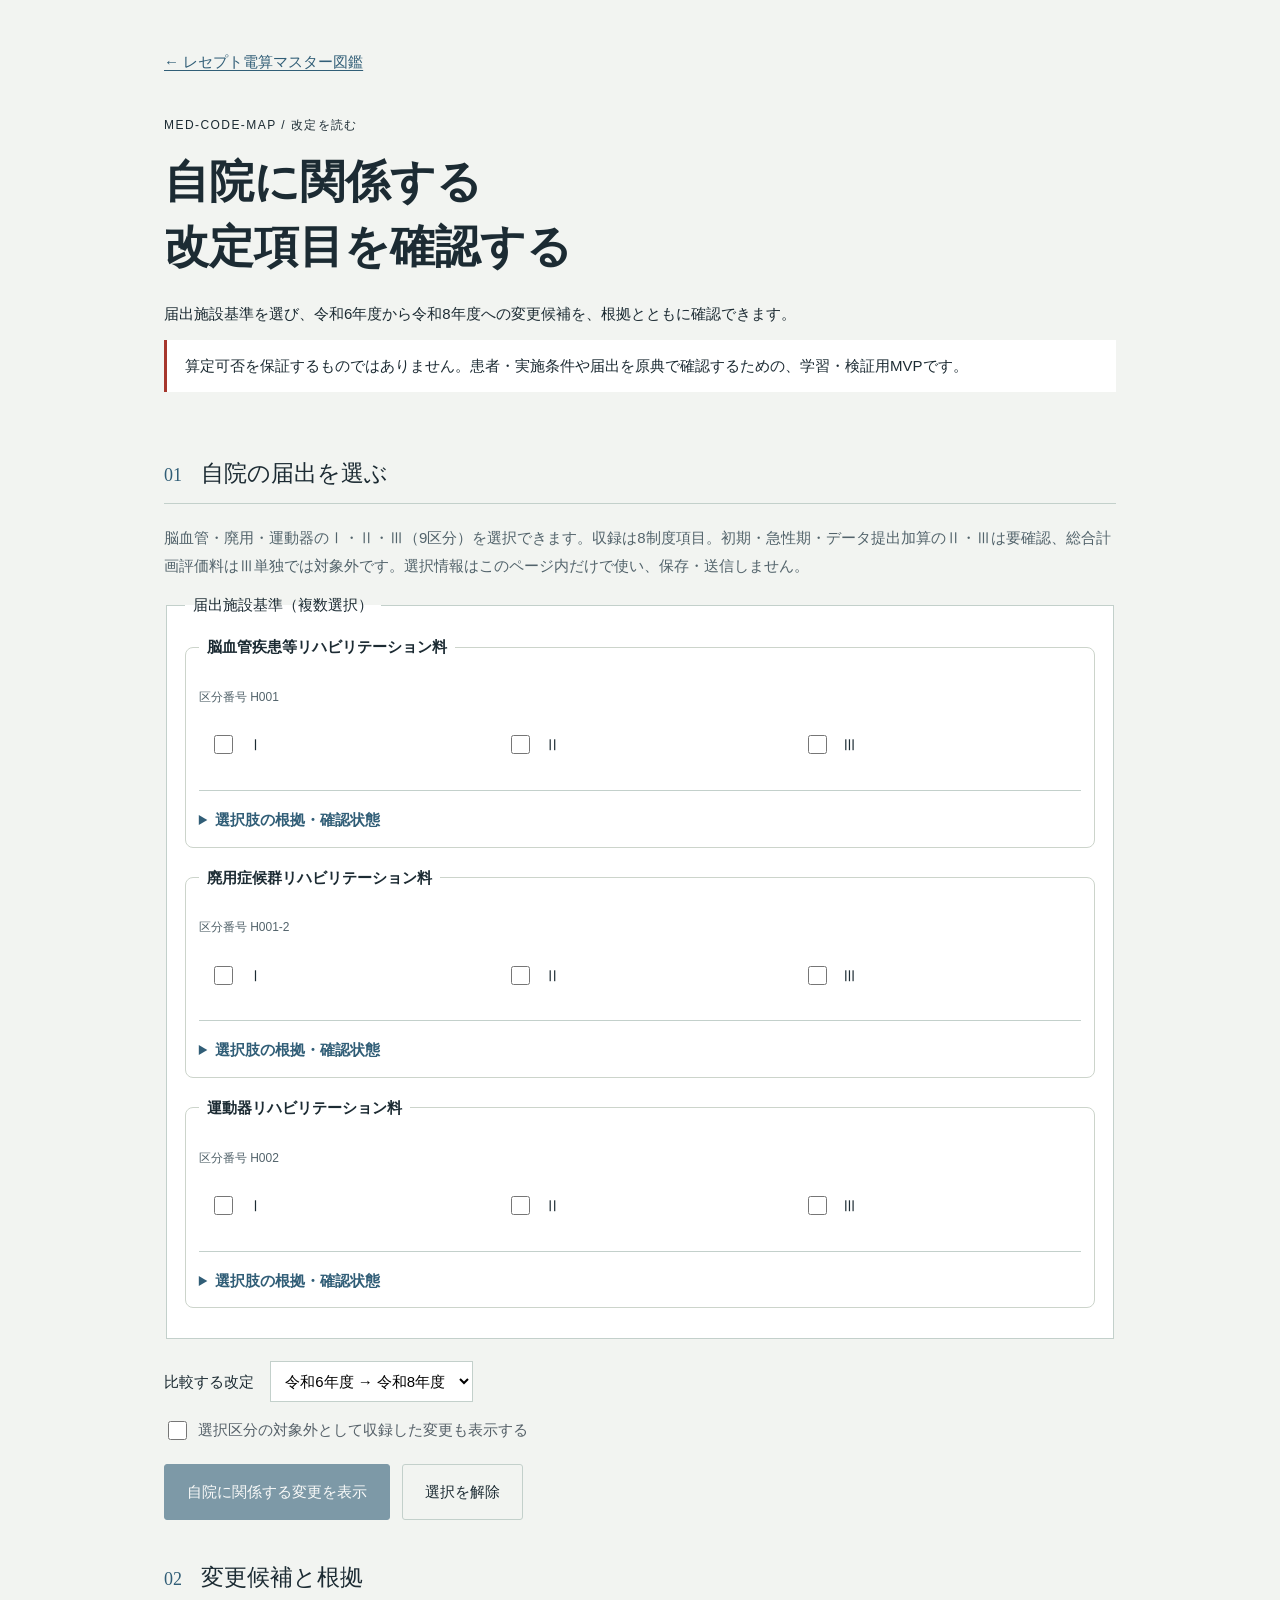
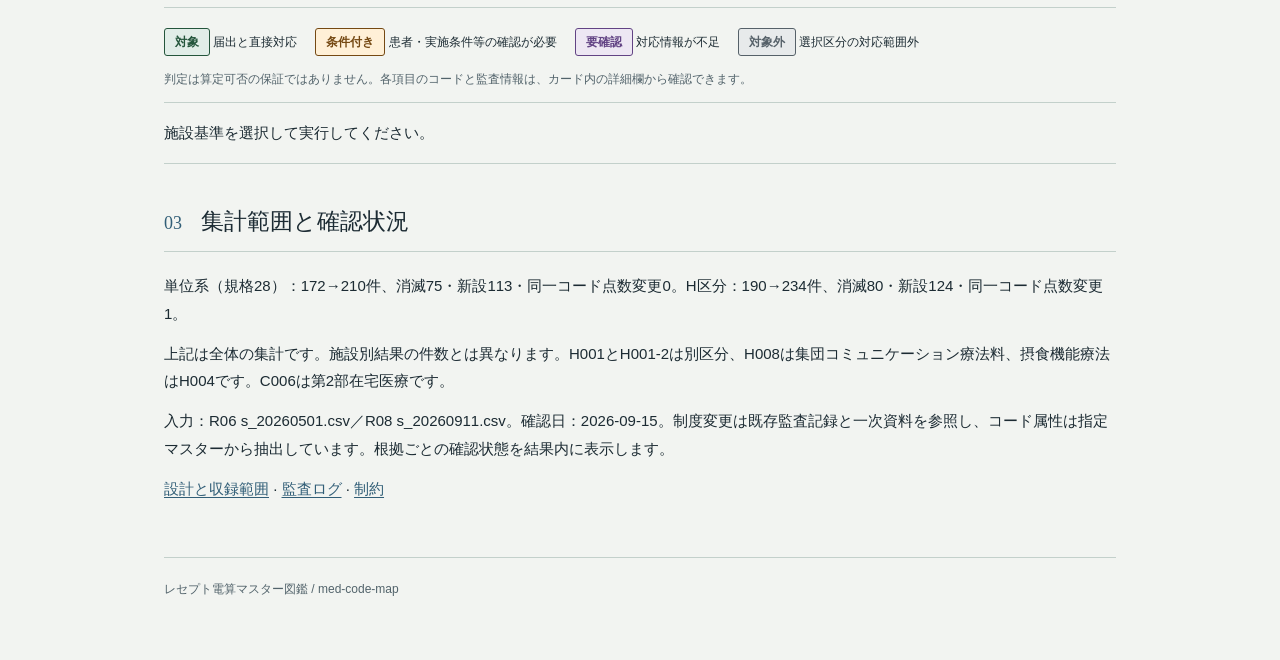
==== impact.html @ f77996a8 "施設別の改定影響チェッカー(impact.html)を追加" ====
<!DOCTYPE html>
<html lang="ja">
<head>
  <meta charset="utf-8">
  <meta name="viewport" content="width=device-width, initial-scale=1">
  <title>施設別の改定影響チェッカー | レセプト電算マスター図鑑</title>
  <link rel="stylesheet" href="assets/impact.css">
  <script>
    // Kept in HTML so a missing/broken external script can still explain failure.
    window.ImpactStartup = {
      ready: false,
      failed: false,
      fail: function (reason) {
        if (this.failed) return;
        this.failed = true;
        document.getElementById('startup-help').hidden = false;
        document.getElementById('startup-reason').textContent = reason;
        document.getElementById('facilities').textContent = '施設基準を読み込めませんでした。上の案内をご確認ください。';
        var comparison = document.getElementById('comparison');
        comparison.replaceChildren(new Option('比較改定を読み込めませんでした', ''));
        comparison.disabled = true;
        document.getElementById('run').disabled = true;
        document.getElementById('clear').disabled = true;
        document.getElementById('results').replaceChildren();
        document.getElementById('status').textContent = reason;
      }
    };
    window.addEventListener('error', function (event) {
      var source = event.target && event.target.src || event.filename || '';
      if (/impact(?:-data)?\.js(?:$|[?#])/.test(source)) {
        window.ImpactStartup.fail(source.split('/').pop() + ' を読み込み・実行できませんでした。ファイルの不足、破損、またはブラウザによる実行制限が考えられます。');
      } else if (!source && event.target === window) {
        window.ImpactStartup.fail('JavaScriptの実行に失敗しました。ブラウザから詳細を取得できません。ファイルの破損や実行制限を確認してください。');
      }
    }, true);
    window.addEventListener('DOMContentLoaded', function () {
      if (!window.ImpactStartup.ready) window.ImpactStartup.fail('初期化が完了しませんでした。データまたはJavaScriptの読み込み・実行を確認してください。');
    });
  </script>
  <script src="assets/impact-data.js" defer></script>
  <script src="assets/impact.js" defer></script>
</head>
<body>
<div class="wrap">
  <header>
    <a href="index.html">← レセプト電算マスター図鑑</a>
    <p class="eyebrow">MED-CODE-MAP / 改定を読む</p>
    <h1>自院に関係する<br>改定項目を確認する</h1>
    <p class="lede">届出施設基準を選び、令和6年度から令和8年度への変更候補を、根拠とともに確認できます。</p>
    <p class="notice">算定可否を保証するものではありません。患者・実施条件や届出を原典で確認するための、学習・検証用MVPです。</p>
  </header>
  <main>
    <section aria-labelledby="choose-title">
      <h2 id="choose-title">01 <span>自院の届出を選ぶ</span></h2>
      <p class="muted">脳血管・廃用・運動器のⅠ・Ⅱ・Ⅲ（9区分）を選択できます。収録は8制度項目。初期・急性期・データ提出加算のⅡ・Ⅲは要確認、総合計画評価料はⅢ単独では対象外です。選択情報はこのページ内だけで使い、保存・送信しません。</p>
      <div id="startup-help" class="notice" role="alert">
        <p id="startup-reason">データとJavaScriptの読み込み待ちです。この案内が消えない場合は、ファイルの不足・破損、またはJavaScriptの実行制限により初期化できていません。</p>
        <p>フォルダ全体を展開し、impact.htmlと同じ場所にassetsフォルダ（impact-data.js・impact.js）があることを確認してください。JavaScriptが有効なブラウザでimpact.htmlをダブルクリックすると開けます。</p>
        <p>HTTPで開く場合は、このフォルダで <code>py -m http.server 8000 --bind 127.0.0.1</code> を実行し、<a href="http://localhost:8000/impact.html">http://localhost:8000/impact.html</a> を開いてください。ファイルが不足・破損している場合は、フォルダ一式を復元して再読み込みしてください。</p>
        <p><a href="README.md">詳しい起動方法（README）</a></p>
      </div>
      <form id="profile">
        <fieldset><legend>届出施設基準（複数選択）</legend><div id="facilities">読み込み待ちです。表示されない場合は上の起動案内をご確認ください。</div></fieldset>
        <label class="revision" for="comparison">比較する改定 <select id="comparison" name="comparison" disabled><option value="">読み込み待ち（上の起動案内を確認）</option></select></label>
        <label class="excluded"><input type="checkbox" id="excluded"> 選択区分の対象外として収録した変更も表示する</label>
        <div class="actions"><button id="run" type="submit" disabled>自院に関係する変更を表示</button><button id="clear" type="button" class="secondary" disabled>選択を解除</button></div>
      </form>
    </section>
    <section aria-labelledby="result-title">
      <h2 id="result-title">02 <span>変更候補と根拠</span></h2>
      <div class="legend">
        <p><span class="badge direct">対象</span> 届出と直接対応</p>
        <p><span class="badge conditional">条件付き</span> 患者・実施条件等の確認が必要</p>
        <p><span class="badge unknown">要確認</span> 対応情報が不足</p>
        <p><span class="badge excluded">対象外</span> 選択区分の対応範囲外</p>
      </div>
      <p class="meta">判定は算定可否の保証ではありません。各項目のコードと監査情報は、カード内の詳細欄から確認できます。</p>
      <p id="status" role="status" aria-live="polite">データを読み込んでいます…</p>
      <noscript><p>絞込みにはJavaScriptが必要です。<a href="docs/revision-diff-R06-R08.md">監査済みの改定差分</a>も参照できます。</p></noscript>
      <div id="results"></div>
    </section>
    <section aria-labelledby="audit-title">
      <h2 id="audit-title">03 <span>集計範囲と確認状況</span></h2>
      <p id="scope-counts"></p>
      <p>上記は全体の集計です。施設別結果の件数とは異なります。H001とH001-2は別区分、H008は集団コミュニケーション療法料、摂食機能療法はH004です。C006は第2部在宅医療です。</p>
      <p>入力：R06 s_20260501.csv／R08 s_20260911.csv。確認日：2026-09-15。制度変更は既存監査記録と一次資料を参照し、コード属性は指定マスターから抽出しています。根拠ごとの確認状態を結果内に表示します。</p>
      <p><a href="docs/impact-design.md">設計と収録範囲</a> · <a href="docs/audit-log.md">監査ログ</a> · <a href="docs/limitations.md">制約</a></p>
    </section>
  </main>
  <footer>レセプト電算マスター図鑑 / med-code-map</footer>
</div>
</body>
</html>
---- assets/impact.css ----
:root{--paper:#f2f4f1;--ink:#1c2b33;--muted:#52636b;--rule:#c3d0cb;--ai:#315e77;--mincho:"Yu Mincho","Hiragino Mincho ProN",serif}
*{box-sizing:border-box}body{margin:0;background:var(--paper);color:var(--ink);font:15px/1.85 "Yu Gothic",Meiryo,sans-serif}
.wrap{max-width:1000px;margin:auto;padding:0 24px 60px}header{padding:48px 0 12px}a{color:var(--ai);text-underline-offset:3px;overflow-wrap:anywhere}
.eyebrow{font-size:12px;letter-spacing:.12em;margin-top:38px}h1{font:600 clamp(30px,5vw,45px)/1.45 var(--mincho);margin:14px 0 20px}
.lede{max-width:44em}.notice{border-left:3px solid #a6362c;padding:12px 18px;background:#fff}h2{font:500 18px var(--mincho);border-bottom:1px solid var(--rule);padding-bottom:14px;margin:42px 0 20px;color:var(--ai)}h2 span{font-size:23px;color:var(--ink);margin-left:14px}p{margin:12px 0}
fieldset{border:1px solid var(--rule);padding:14px 18px;background:#fff}legend{padding:0 8px}.choice{display:flex;align-items:center;gap:12px;padding:12px 0;cursor:pointer}.choice+.choice{border-top:1px solid #e3e9e5}.choice code{margin-left:auto;white-space:nowrap;font-size:12px}.choice span{flex:1}input[type=checkbox]{width:19px;height:19px;flex-shrink:0;accent-color:var(--ai)}
.revision{display:block;margin:22px 0 14px}select{margin-left:12px;background:white;border:1px solid var(--rule);padding:10px;font:inherit;max-width:100%}.excluded{display:flex;align-items:center;gap:8px;cursor:pointer}.actions{display:flex;gap:12px;flex-wrap:wrap;margin-top:20px}button{background:var(--ai);color:white;padding:13px 22px;border:1px solid var(--ai);font:inherit;cursor:pointer;border-radius:3px}button.secondary{background:transparent;color:var(--ink);border-color:var(--rule)}button:disabled{opacity:.6;cursor:wait}:focus-visible{outline:3px solid #ad5d20;outline-offset:3px}
.muted,.meta,small{color:var(--muted)}.meta,small{font-size:12px}.legend{display:flex;flex-wrap:wrap;gap:6px 18px}.legend p{margin:0;font-size:12px}.badge{display:inline-block;padding:2px 10px;border:1px solid;border-radius:3px;font-size:12px;font-weight:bold;white-space:nowrap}.direct{background:#e1ede8;color:#24553c}.conditional{background:#fff0d7;color:#754913}.unknown{background:#ede7f3;color:#624384}.excluded{color:#566169}.badge.excluded{background:#e7eaeb}
#status{padding:16px 0;border-block:1px solid var(--rule)}.card{background:#fff;border:1px solid var(--rule);padding:24px;margin:24px 0}.card-heading{display:flex;gap:14px;align-items:baseline}.card h3{font:600 21px/1.6 var(--mincho);margin:0}.card h4{font-size:15px;margin:20px 0 8px}.table-wrap{overflow-x:auto}table{width:100%;border-collapse:collapse;font-size:14px;table-layout:fixed}caption{text-align:left;font-size:12px;color:var(--muted);margin:10px 0}th,td{padding:10px;text-align:left;vertical-align:top;border-bottom:1px solid #dee6e1;overflow-wrap:anywhere}thead{background:#f2f4f1}th:first-child{width:22%}.source{font-size:12px;margin:4px 0}.source small{display:block}.card ul{padding-left:22px}details{border-top:1px solid var(--rule);padding-top:15px;margin-top:20px}summary{cursor:pointer;color:var(--ai);font-weight:bold}.variant{border-top:1px dotted var(--rule);margin-top:20px}.code-list>li{margin:14px 0;padding-bottom:12px;border-bottom:1px solid #dee6e1}code{font-family:Consolas,monospace;overflow-wrap:anywhere}footer{margin-top:55px;border-top:1px solid var(--rule);padding-top:20px;font-size:12px;color:var(--muted)}
.claim-evidence{border:0;padding:0;margin:0;font-size:12px}.claim-evidence summary{font-weight:normal}
@media(max-width:600px){.wrap{padding-inline:16px}header{padding-top:26px}.card{padding:16px 12px}.card-heading{display:block}.card h3{margin-top:8px;font-size:19px}.choice{flex-wrap:wrap;gap:8px}.choice code{margin-left:31px}.choice span{flex-basis:80%}select{display:block;margin:8px 0 0;width:100%}th,td{padding:8px 5px;font-size:13px}th:first-child{width:22%}.actions button{width:100%}}

.disease-group { min-width: 0; margin: 0 0 1rem; padding: .8rem; border: 1px solid var(--line, #ccd4cb); border-radius: 8px; }
.disease-group legend { font-weight: 700; }
.grade-choices { display: grid; grid-template-columns: repeat(3, minmax(0, 1fr)); gap: .5rem; }
.grade-choices .choice { justify-content: flex-start; flex-wrap: nowrap; padding: .7rem; border-top: 0; }
.grade-choices .choice span { flex-basis: auto; }
.disease-group .source a { overflow-wrap: anywhere; }
.card .relation-copy { background: #f3f6f5; border-left: 3px solid var(--ai); padding: 10px 14px; }
.card .relation-note { color: var(--muted); padding-left: 14px; }
.card .main-sources { border-top: 1px solid var(--rule); padding-top: 12px; font-size: 13px; }
.card .main-sources strong { margin-right: .4rem; }
.card .audit-details { margin-top: 22px; background: #f8faf9; padding: 15px 16px; }
.audit-body { padding-top: 14px; }
.audit-body .final-review { font-weight: 700; border-left: 3px solid var(--rule); padding-left: 12px; }
.audit-body section { border-top: 1px solid var(--rule); margin-top: 18px; padding-top: 12px; }
.audit-body h4 { margin: 0 0 8px; }
.audit-body .variant { margin: 10px 0; padding: 8px 10px; border: 1px solid var(--rule); background: white; }
.variant-body { padding: 8px 2px; }
.audit-sources .source { padding: 10px 0; border-top: 1px dotted var(--rule); }
.audit-sources .source:first-of-type { border-top: 0; }
.no-codes { color: var(--muted); }
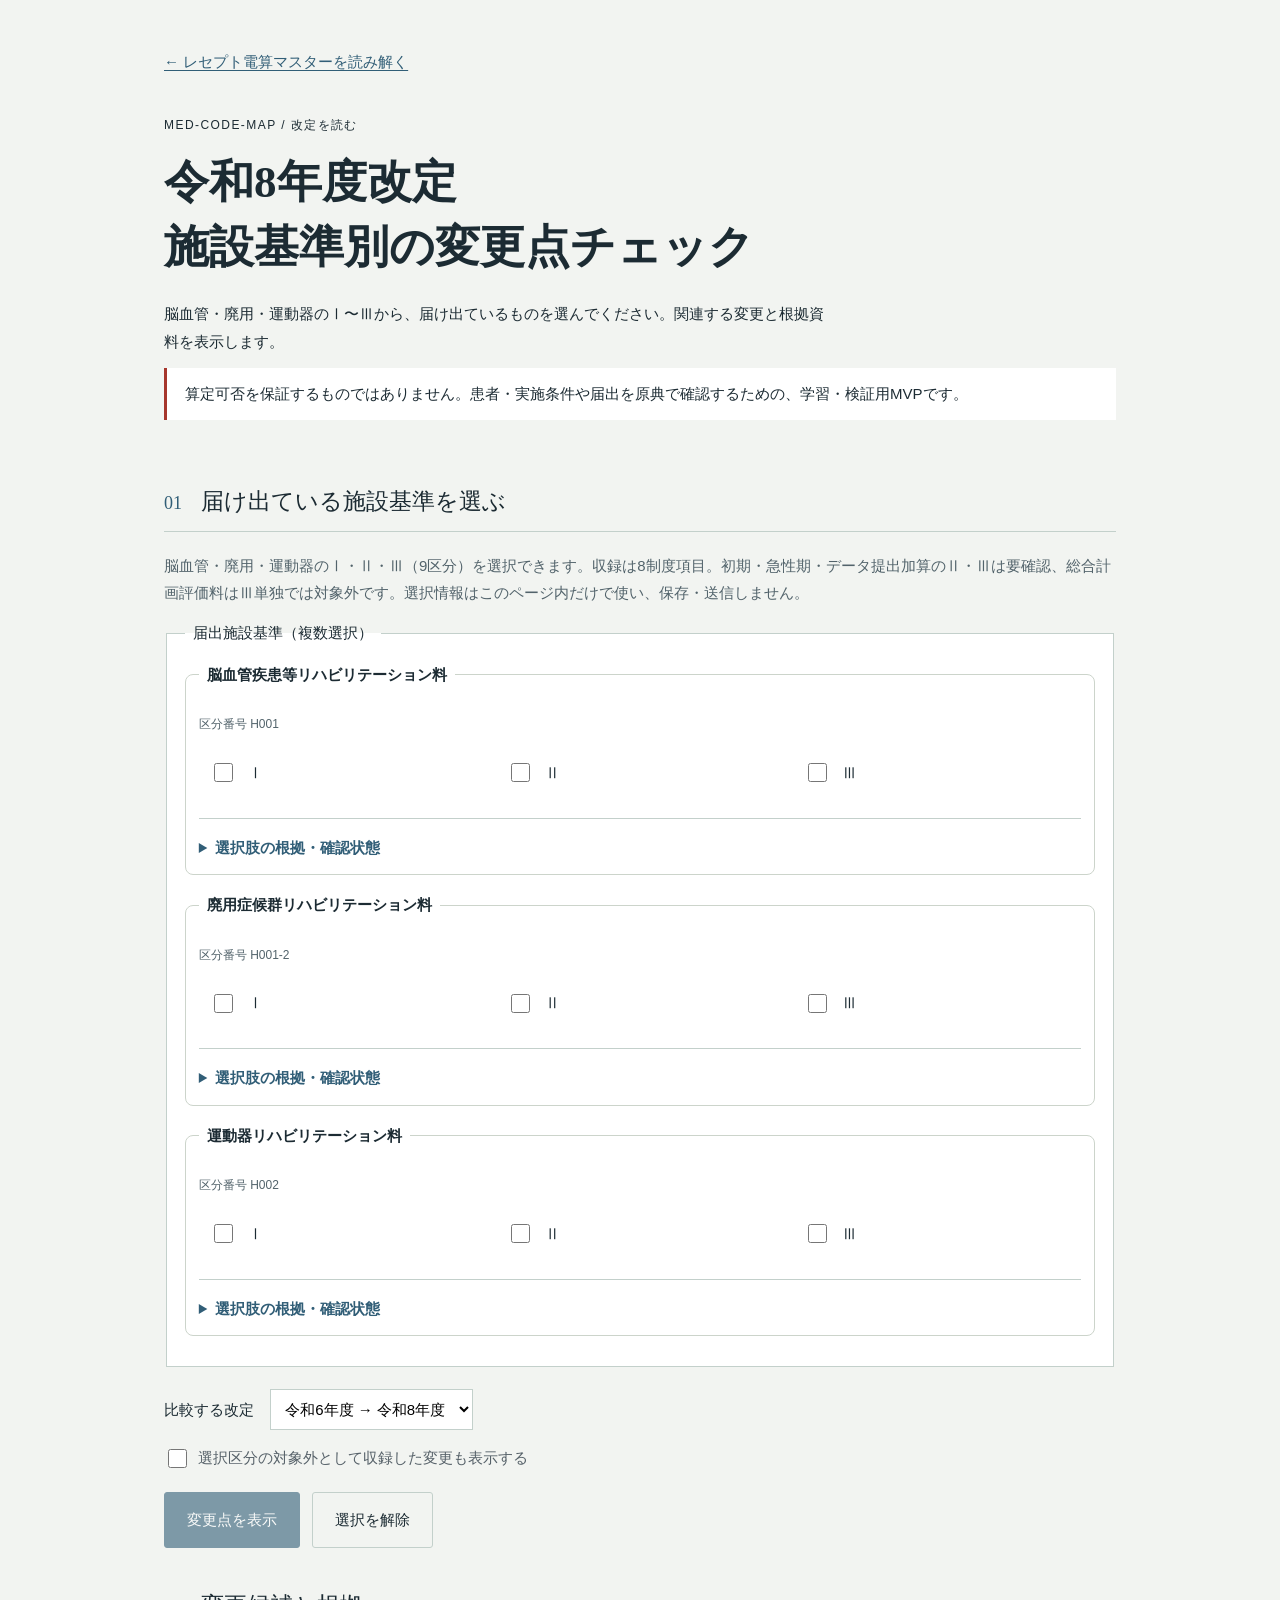
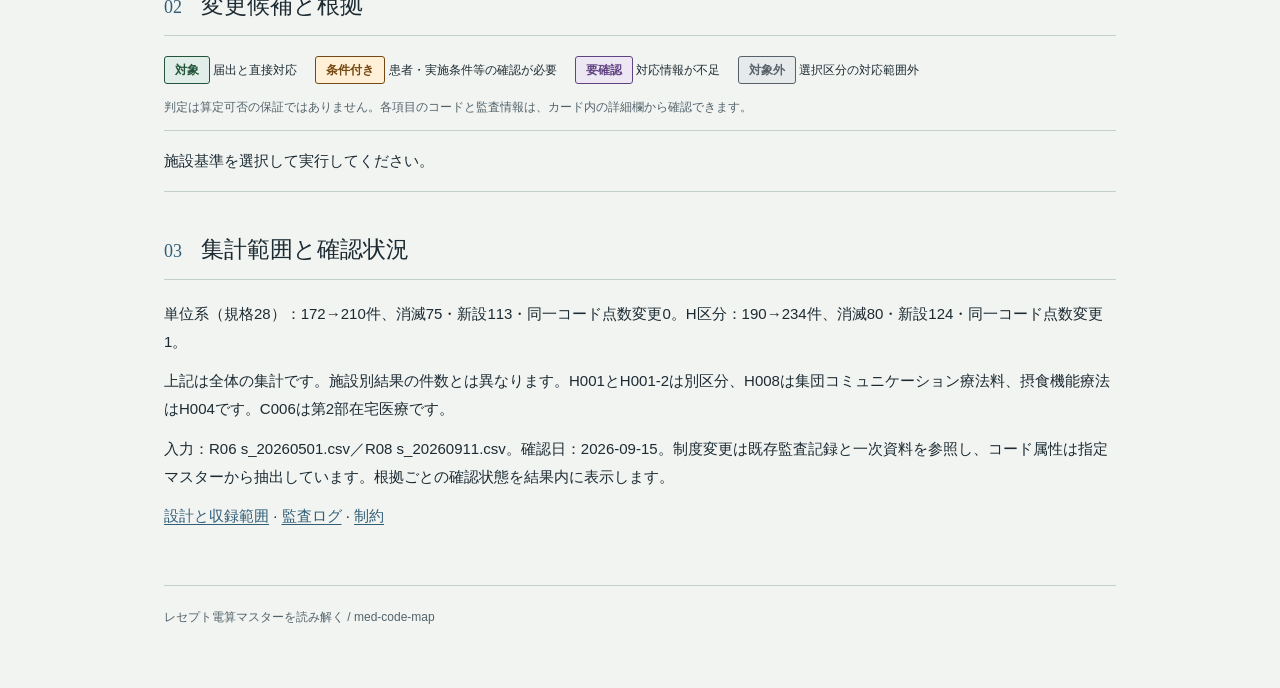
==== commit 0e22470a: "名称を「レセプト電算マスターを読み解く」に変更し、本文・チェッカー・README・docsを更新" ====
--- a/impact.html
+++ b/impact.html
@@ -1,93 +1,93 @@
-<!DOCTYPE html>
-<html lang="ja">
-<head>
-  <meta charset="utf-8">
-  <meta name="viewport" content="width=device-width, initial-scale=1">
-  <title>施設別の改定影響チェッカー | レセプト電算マスター図鑑</title>
-  <link rel="stylesheet" href="assets/impact.css">
-  <script>
-    // Kept in HTML so a missing/broken external script can still explain failure.
-    window.ImpactStartup = {
-      ready: false,
-      failed: false,
-      fail: function (reason) {
-        if (this.failed) return;
-        this.failed = true;
-        document.getElementById('startup-help').hidden = false;
-        document.getElementById('startup-reason').textContent = reason;
-        document.getElementById('facilities').textContent = '施設基準を読み込めませんでした。上の案内をご確認ください。';
-        var comparison = document.getElementById('comparison');
-        comparison.replaceChildren(new Option('比較改定を読み込めませんでした', ''));
-        comparison.disabled = true;
-        document.getElementById('run').disabled = true;
-        document.getElementById('clear').disabled = true;
-        document.getElementById('results').replaceChildren();
-        document.getElementById('status').textContent = reason;
-      }
-    };
-    window.addEventListener('error', function (event) {
-      var source = event.target && event.target.src || event.filename || '';
-      if (/impact(?:-data)?\.js(?:$|[?#])/.test(source)) {
-        window.ImpactStartup.fail(source.split('/').pop() + ' を読み込み・実行できませんでした。ファイルの不足、破損、またはブラウザによる実行制限が考えられます。');
-      } else if (!source && event.target === window) {
-        window.ImpactStartup.fail('JavaScriptの実行に失敗しました。ブラウザから詳細を取得できません。ファイルの破損や実行制限を確認してください。');
-      }
-    }, true);
-    window.addEventListener('DOMContentLoaded', function () {
-      if (!window.ImpactStartup.ready) window.ImpactStartup.fail('初期化が完了しませんでした。データまたはJavaScriptの読み込み・実行を確認してください。');
-    });
-  </script>
-  <script src="assets/impact-data.js" defer></script>
-  <script src="assets/impact.js" defer></script>
-</head>
-<body>
-<div class="wrap">
-  <header>
-    <a href="index.html">← レセプト電算マスター図鑑</a>
-    <p class="eyebrow">MED-CODE-MAP / 改定を読む</p>
-    <h1>自院に関係する<br>改定項目を確認する</h1>
-    <p class="lede">届出施設基準を選び、令和6年度から令和8年度への変更候補を、根拠とともに確認できます。</p>
-    <p class="notice">算定可否を保証するものではありません。患者・実施条件や届出を原典で確認するための、学習・検証用MVPです。</p>
-  </header>
-  <main>
-    <section aria-labelledby="choose-title">
-      <h2 id="choose-title">01 <span>自院の届出を選ぶ</span></h2>
-      <p class="muted">脳血管・廃用・運動器のⅠ・Ⅱ・Ⅲ（9区分）を選択できます。収録は8制度項目。初期・急性期・データ提出加算のⅡ・Ⅲは要確認、総合計画評価料はⅢ単独では対象外です。選択情報はこのページ内だけで使い、保存・送信しません。</p>
-      <div id="startup-help" class="notice" role="alert">
-        <p id="startup-reason">データとJavaScriptの読み込み待ちです。この案内が消えない場合は、ファイルの不足・破損、またはJavaScriptの実行制限により初期化できていません。</p>
-        <p>フォルダ全体を展開し、impact.htmlと同じ場所にassetsフォルダ（impact-data.js・impact.js）があることを確認してください。JavaScriptが有効なブラウザでimpact.htmlをダブルクリックすると開けます。</p>
-        <p>HTTPで開く場合は、このフォルダで <code>py -m http.server 8000 --bind 127.0.0.1</code> を実行し、<a href="http://localhost:8000/impact.html">http://localhost:8000/impact.html</a> を開いてください。ファイルが不足・破損している場合は、フォルダ一式を復元して再読み込みしてください。</p>
-        <p><a href="README.md">詳しい起動方法（README）</a></p>
-      </div>
-      <form id="profile">
-        <fieldset><legend>届出施設基準（複数選択）</legend><div id="facilities">読み込み待ちです。表示されない場合は上の起動案内をご確認ください。</div></fieldset>
-        <label class="revision" for="comparison">比較する改定 <select id="comparison" name="comparison" disabled><option value="">読み込み待ち（上の起動案内を確認）</option></select></label>
-        <label class="excluded"><input type="checkbox" id="excluded"> 選択区分の対象外として収録した変更も表示する</label>
-        <div class="actions"><button id="run" type="submit" disabled>自院に関係する変更を表示</button><button id="clear" type="button" class="secondary" disabled>選択を解除</button></div>
-      </form>
-    </section>
-    <section aria-labelledby="result-title">
-      <h2 id="result-title">02 <span>変更候補と根拠</span></h2>
-      <div class="legend">
-        <p><span class="badge direct">対象</span> 届出と直接対応</p>
-        <p><span class="badge conditional">条件付き</span> 患者・実施条件等の確認が必要</p>
-        <p><span class="badge unknown">要確認</span> 対応情報が不足</p>
-        <p><span class="badge excluded">対象外</span> 選択区分の対応範囲外</p>
-      </div>
+<!DOCTYPE html>
+<html lang="ja">
+<head>
+  <meta charset="utf-8">
+  <meta name="viewport" content="width=device-width, initial-scale=1">
+  <title>施設別の改定影響チェッカー | レセプト電算マスターを読み解く</title>
+  <link rel="stylesheet" href="assets/impact.css">
+  <script>
+    // Kept in HTML so a missing/broken external script can still explain failure.
+    window.ImpactStartup = {
+      ready: false,
+      failed: false,
+      fail: function (reason) {
+        if (this.failed) return;
+        this.failed = true;
+        document.getElementById('startup-help').hidden = false;
+        document.getElementById('startup-reason').textContent = reason;
+        document.getElementById('facilities').textContent = '施設基準を読み込めませんでした。上の案内をご確認ください。';
+        var comparison = document.getElementById('comparison');
+        comparison.replaceChildren(new Option('比較改定を読み込めませんでした', ''));
+        comparison.disabled = true;
+        document.getElementById('run').disabled = true;
+        document.getElementById('clear').disabled = true;
+        document.getElementById('results').replaceChildren();
+        document.getElementById('status').textContent = reason;
+      }
+    };
+    window.addEventListener('error', function (event) {
+      var source = event.target && event.target.src || event.filename || '';
+      if (/impact(?:-data)?\.js(?:$|[?#])/.test(source)) {
+        window.ImpactStartup.fail(source.split('/').pop() + ' を読み込み・実行できませんでした。ファイルの不足、破損、またはブラウザによる実行制限が考えられます。');
+      } else if (!source && event.target === window) {
+        window.ImpactStartup.fail('JavaScriptの実行に失敗しました。ブラウザから詳細を取得できません。ファイルの破損や実行制限を確認してください。');
+      }
+    }, true);
+    window.addEventListener('DOMContentLoaded', function () {
+      if (!window.ImpactStartup.ready) window.ImpactStartup.fail('初期化が完了しませんでした。データまたはJavaScriptの読み込み・実行を確認してください。');
+    });
+  </script>
+  <script src="assets/impact-data.js" defer></script>
+  <script src="assets/impact.js" defer></script>
+</head>
+<body>
+<div class="wrap">
+  <header>
+    <a href="index.html">← レセプト電算マスターを読み解く</a>
+    <p class="eyebrow">MED-CODE-MAP / 改定を読む</p>
+    <h1>令和8年度改定<br>施設基準別の変更点チェック</h1>
+    <p class="lede">脳血管・廃用・運動器のⅠ〜Ⅲから、届け出ているものを選んでください。関連する変更と根拠資料を表示します。</p>
+    <p class="notice">算定可否を保証するものではありません。患者・実施条件や届出を原典で確認するための、学習・検証用MVPです。</p>
+  </header>
+  <main>
+    <section aria-labelledby="choose-title">
+      <h2 id="choose-title">01 <span>届け出ている施設基準を選ぶ</span></h2>
+      <p class="muted">脳血管・廃用・運動器のⅠ・Ⅱ・Ⅲ（9区分）を選択できます。収録は8制度項目。初期・急性期・データ提出加算のⅡ・Ⅲは要確認、総合計画評価料はⅢ単独では対象外です。選択情報はこのページ内だけで使い、保存・送信しません。</p>
+      <div id="startup-help" class="notice" role="alert">
+        <p id="startup-reason">データとJavaScriptの読み込み待ちです。この案内が消えない場合は、ファイルの不足・破損、またはJavaScriptの実行制限により初期化できていません。</p>
+        <p>フォルダ全体を展開し、impact.htmlと同じ場所にassetsフォルダ（impact-data.js・impact.js）があることを確認してください。JavaScriptが有効なブラウザでimpact.htmlをダブルクリックすると開けます。</p>
+        <p>HTTPで開く場合は、このフォルダで <code>py -m http.server 8000 --bind 127.0.0.1</code> を実行し、<a href="http://localhost:8000/impact.html">http://localhost:8000/impact.html</a> を開いてください。ファイルが不足・破損している場合は、フォルダ一式を復元して再読み込みしてください。</p>
+        <p><a href="README.md">詳しい起動方法（README）</a></p>
+      </div>
+      <form id="profile">
+        <fieldset><legend>届出施設基準（複数選択）</legend><div id="facilities">読み込み待ちです。表示されない場合は上の起動案内をご確認ください。</div></fieldset>
+        <label class="revision" for="comparison">比較する改定 <select id="comparison" name="comparison" disabled><option value="">読み込み待ち（上の起動案内を確認）</option></select></label>
+        <label class="excluded"><input type="checkbox" id="excluded"> 選択区分の対象外として収録した変更も表示する</label>
+        <div class="actions"><button id="run" type="submit" disabled>変更点を表示</button><button id="clear" type="button" class="secondary" disabled>選択を解除</button></div>
+      </form>
+    </section>
+    <section aria-labelledby="result-title">
+      <h2 id="result-title">02 <span>変更候補と根拠</span></h2>
+      <div class="legend">
+        <p><span class="badge direct">対象</span> 届出と直接対応</p>
+        <p><span class="badge conditional">条件付き</span> 患者・実施条件等の確認が必要</p>
+        <p><span class="badge unknown">要確認</span> 対応情報が不足</p>
+        <p><span class="badge excluded">対象外</span> 選択区分の対応範囲外</p>
+      </div>
       <p class="meta">判定は算定可否の保証ではありません。各項目のコードと監査情報は、カード内の詳細欄から確認できます。</p>
-      <p id="status" role="status" aria-live="polite">データを読み込んでいます…</p>
-      <noscript><p>絞込みにはJavaScriptが必要です。<a href="docs/revision-diff-R06-R08.md">監査済みの改定差分</a>も参照できます。</p></noscript>
-      <div id="results"></div>
-    </section>
-    <section aria-labelledby="audit-title">
-      <h2 id="audit-title">03 <span>集計範囲と確認状況</span></h2>
-      <p id="scope-counts"></p>
-      <p>上記は全体の集計です。施設別結果の件数とは異なります。H001とH001-2は別区分、H008は集団コミュニケーション療法料、摂食機能療法はH004です。C006は第2部在宅医療です。</p>
-      <p>入力：R06 s_20260501.csv／R08 s_20260911.csv。確認日：2026-09-15。制度変更は既存監査記録と一次資料を参照し、コード属性は指定マスターから抽出しています。根拠ごとの確認状態を結果内に表示します。</p>
-      <p><a href="docs/impact-design.md">設計と収録範囲</a> · <a href="docs/audit-log.md">監査ログ</a> · <a href="docs/limitations.md">制約</a></p>
-    </section>
-  </main>
-  <footer>レセプト電算マスター図鑑 / med-code-map</footer>
-</div>
-</body>
-</html>
+      <p id="status" role="status" aria-live="polite">データを読み込んでいます…</p>
+      <noscript><p>絞込みにはJavaScriptが必要です。<a href="docs/revision-diff-R06-R08.md">監査済みの改定差分</a>も参照できます。</p></noscript>
+      <div id="results"></div>
+    </section>
+    <section aria-labelledby="audit-title">
+      <h2 id="audit-title">03 <span>集計範囲と確認状況</span></h2>
+      <p id="scope-counts"></p>
+      <p>上記は全体の集計です。施設別結果の件数とは異なります。H001とH001-2は別区分、H008は集団コミュニケーション療法料、摂食機能療法はH004です。C006は第2部在宅医療です。</p>
+      <p>入力：R06 s_20260501.csv／R08 s_20260911.csv。確認日：2026-09-15。制度変更は既存監査記録と一次資料を参照し、コード属性は指定マスターから抽出しています。根拠ごとの確認状態を結果内に表示します。</p>
+      <p><a href="docs/impact-design.md">設計と収録範囲</a> · <a href="docs/audit-log.md">監査ログ</a> · <a href="docs/limitations.md">制約</a></p>
+    </section>
+  </main>
+  <footer>レセプト電算マスターを読み解く / med-code-map</footer>
+</div>
+</body>
+</html>
